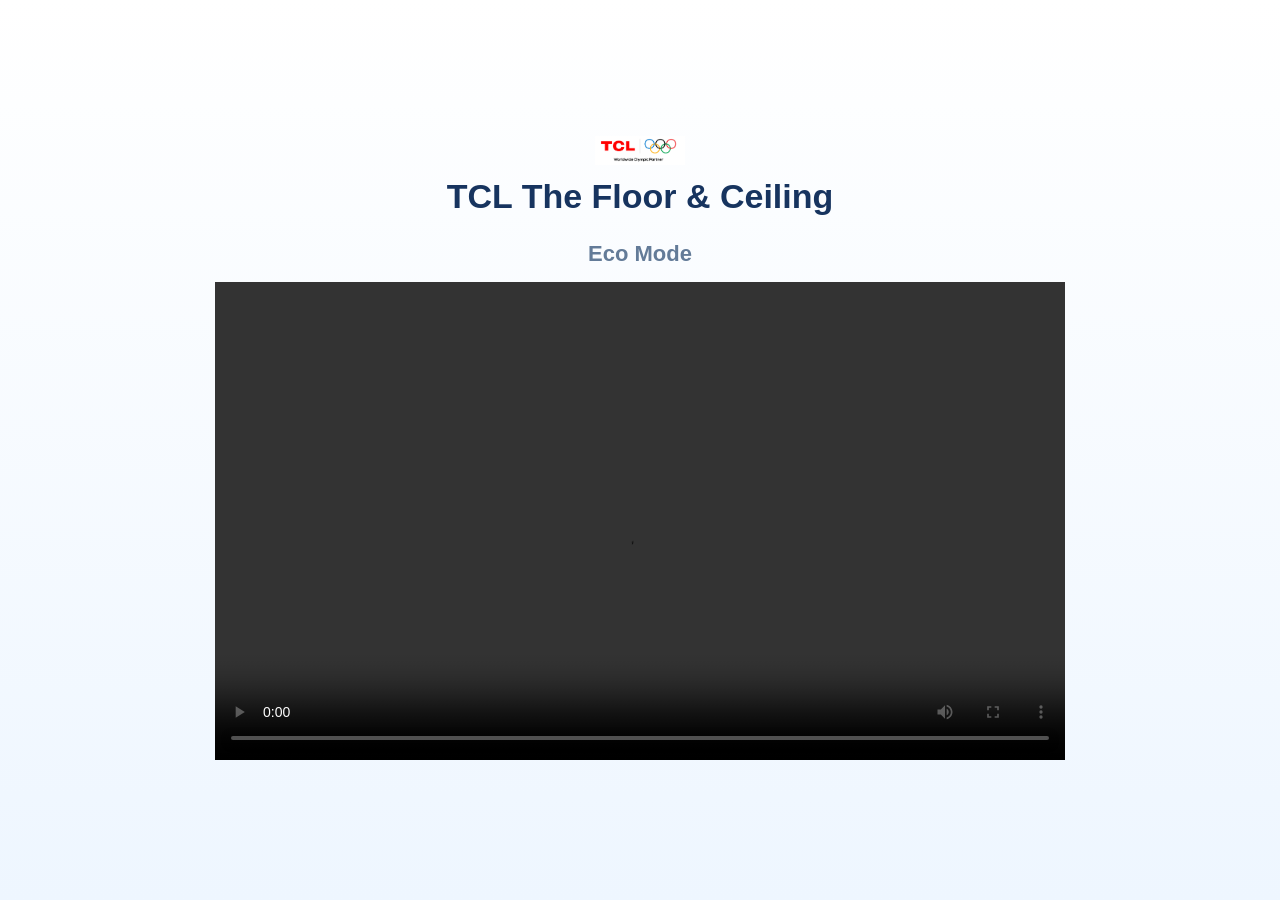
==== eco-mode/index.html @ 0cfd6506 "Create index.html" ====
<!DOCTYPE html>
<html lang="en">
<head>
<meta charset="UTF-8">
<meta name="viewport" content="width=device-width, initial-scale=1.0">

<title>TCL The Floor &amp; Ceiling | Eco Mode</title>

<style>
:root {
    --navy: #17345f;
    --blue-gray: #637b98;
}

* {
    margin: 0;
    padding: 0;
    box-sizing: border-box;
}

body {
    min-height: 100vh;
    display: flex;
    justify-content: center;
    align-items: center;
    background: linear-gradient(180deg, #ffffff 0%, #eef6ff 100%);
    font-family: Arial, Helvetica, sans-serif;
}

.container {
    width: 100%;
    max-width: 900px;
    text-align: center;
    padding: 20px;
}

.logo {
    width: 90px;
    margin-bottom: 8px;
}

h1 {
    color: var(--navy);
    font-size: 34px;
    font-weight: 700;
    margin-bottom: 25px;
}

.video-title {
    color: var(--blue-gray);
    font-size: 22px;
    font-weight: 600;
    margin-bottom: 15px;
}

.video-box {
    width: 90vw;
    max-width: 850px;
    aspect-ratio: 16 / 9;
    margin: 0 auto;
}

video {
    width: 100%;
    height: 100%;
    object-fit: contain;
}

@media (max-width: 600px) {
    .container {
        padding: 15px;
    }

    .logo {
        width: 75px;
    }

    h1 {
        font-size: 26px;
        margin-bottom: 20px;
    }

    .video-title {
        font-size: 18px;
        margin-bottom: 12px;
    }
}
</style>
</head>

<body>
<div class="container">

    <img class="logo" src="../brand-logo.png">

    <h1>TCL The Floor &amp; Ceiling</h1>

    <div class="video-title">Eco Mode</div>

    <div class="video-box">
        <video controls preload="auto" playsinline>
            <source src="ecomode.mp4" type="video/mp4">
        </video>
    </div>

</div>
</body>
</html>
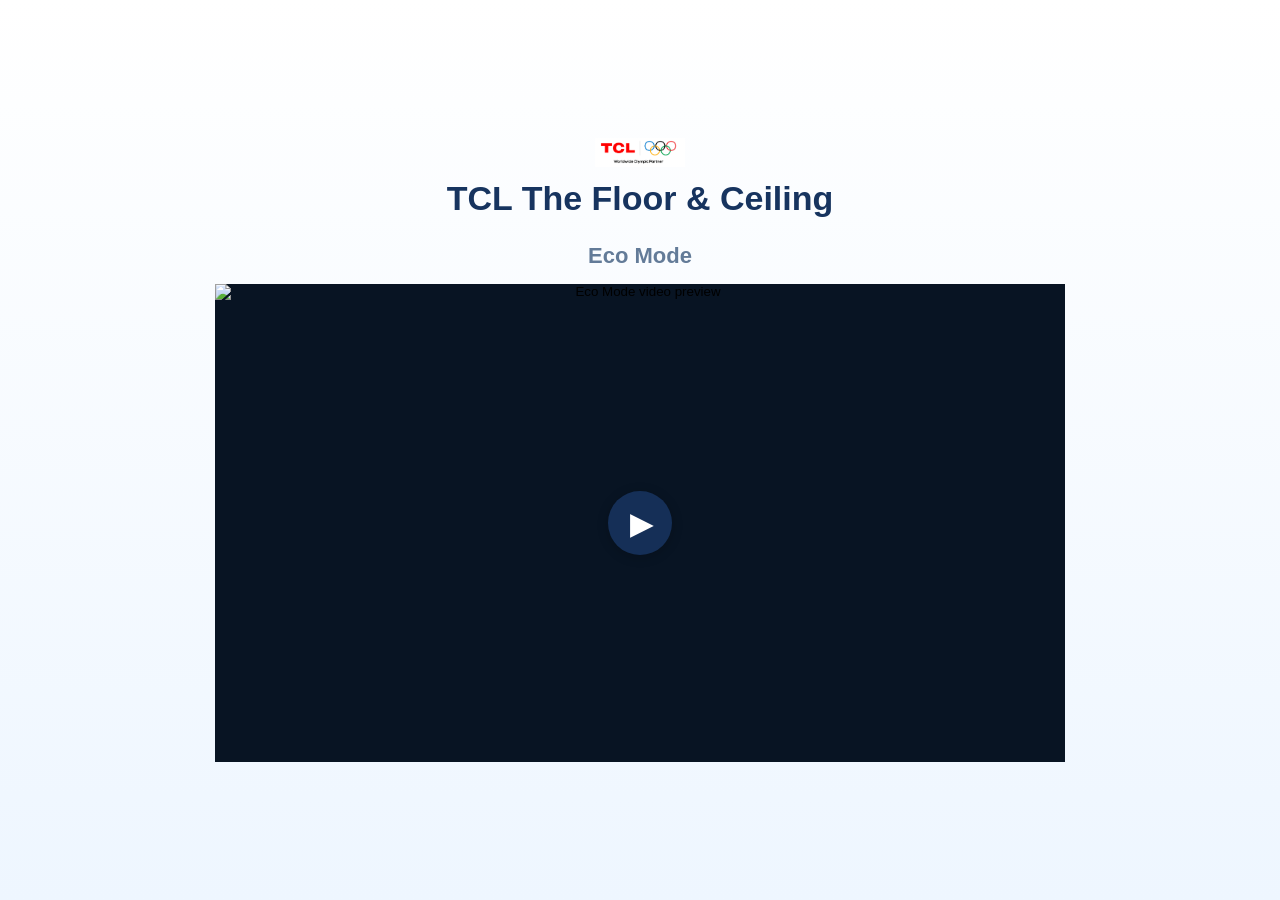
==== commit e0ae8e84: "Add APP Connection page and update five Floor & Ceiling video previews" ====
--- a/eco-mode/index.html
+++ b/eco-mode/index.html
@@ -59,12 +59,80 @@
     max-width: 850px;
     aspect-ratio: 16 / 9;
     margin: 0 auto;
+    position: relative;
+    overflow: hidden;
+    background: #081423;
 }
 
 video {
     width: 100%;
     height: 100%;
     object-fit: contain;
+    display: block;
+}
+
+.preview-button {
+    position: absolute;
+    inset: 0;
+    z-index: 3;
+    width: 100%;
+    height: 100%;
+    display: flex;
+    align-items: center;
+    justify-content: center;
+    padding: 0;
+    border: 0;
+    background: #081423;
+    cursor: pointer;
+}
+
+.preview-button img {
+    position: absolute;
+    inset: 0;
+    width: 100%;
+    height: 100%;
+    object-fit: contain;
+}
+
+.play-icon {
+    position: relative;
+    z-index: 1;
+    width: 64px;
+    height: 64px;
+    display: flex;
+    align-items: center;
+    justify-content: center;
+    padding-left: 4px;
+    border-radius: 50%;
+    background: rgba(23, 52, 95, 0.88);
+    color: #fff;
+    font-size: 31px;
+    box-shadow: 0 2px 12px rgba(0, 0, 0, .2);
+}
+
+.preview-button[hidden],
+.video-message[hidden] {
+    display: none;
+}
+
+.video-message {
+    position: absolute;
+    inset: 0;
+    z-index: 4;
+    display: flex;
+    flex-direction: column;
+    align-items: center;
+    justify-content: center;
+    gap: 10px;
+    padding: 18px;
+    background: rgba(8, 20, 35, .9);
+    color: #fff;
+    font-size: 15px;
+    text-align: center;
+}
+
+.video-message a {
+    color: #afd8ff;
 }
 
 @media (max-width: 600px) {
@@ -85,6 +153,12 @@
         font-size: 18px;
         margin-bottom: 12px;
     }
+
+    .play-icon {
+        width: 56px;
+        height: 56px;
+        font-size: 28px;
+    }
 }
 </style>
 </head>
@@ -92,18 +166,117 @@
 <body>
 <div class="container">
 
-    <img class="logo" src="../brand-logo.png">
+    <img
+        class="logo"
+        src="../brand-logo.png"
+        alt="TCL Logo"
+    >
 
     <h1>TCL The Floor &amp; Ceiling</h1>
 
     <div class="video-title">Eco Mode</div>
 
     <div class="video-box">
-        <video controls preload="auto" playsinline>
+
+        <video
+            id="trainingVideo"
+            controls
+            preload="auto"
+            playsinline
+            webkit-playsinline
+        >
             <source src="ecomode.mp4" type="video/mp4">
+            Your browser does not support HTML video.
         </video>
+
+        <button
+            class="preview-button"
+            id="previewButton"
+            type="button"
+            aria-label="Play Eco Mode video"
+        >
+            <img
+                src="preview-eco-mode.jpg"
+                alt="Eco Mode video preview"
+            >
+            <span class="play-icon" aria-hidden="true">&#9654;</span>
+        </button>
+
+        <div
+            class="video-message"
+            id="videoMessage"
+            role="status"
+            aria-live="polite"
+            hidden
+        >
+            <span id="messageText">Loading video...</span>
+            <a
+                id="directVideoLink"
+                href="ecomode.mp4"
+                target="_blank"
+                rel="noopener"
+                hidden
+            >Open MP4 directly</a>
+        </div>
+
     </div>
-
 </div>
+
+<script>
+(function () {
+    const video = document.getElementById('trainingVideo');
+    const button = document.getElementById('previewButton');
+    const message = document.getElementById('videoMessage');
+    const messageText = document.getElementById('messageText');
+    const directLink = document.getElementById('directVideoLink');
+
+    function showLoading() {
+        messageText.textContent = 'Loading video...';
+        directLink.hidden = true;
+        message.hidden = false;
+    }
+
+    function showError(detail) {
+        messageText.textContent = detail;
+        directLink.hidden = false;
+        message.hidden = false;
+    }
+
+    button.addEventListener('click', function () {
+        // Hide the preview and start the actual MP4.
+        button.hidden = true;
+        showLoading();
+
+        try {
+            const playRequest = video.play();
+
+            if (playRequest && typeof playRequest.catch === 'function') {
+                playRequest.catch(function (error) {
+                    showError(
+                        'Playback failed: ' +
+                        (error.message || error.name) +
+                        '. Please check the MP4 file.'
+                    );
+                });
+            }
+        } catch (error) {
+            showError('Unable to start video playback.');
+        }
+    });
+
+    video.addEventListener('playing', function () {
+        message.hidden = true;
+    });
+
+    video.addEventListener('error', function () {
+        if (button.hidden) {
+            showError(
+                'Video failed to load. Check the MP4 filename, upload path, network, or format.'
+            );
+        }
+    });
+})();
+</script>
+
 </body>
 </html>
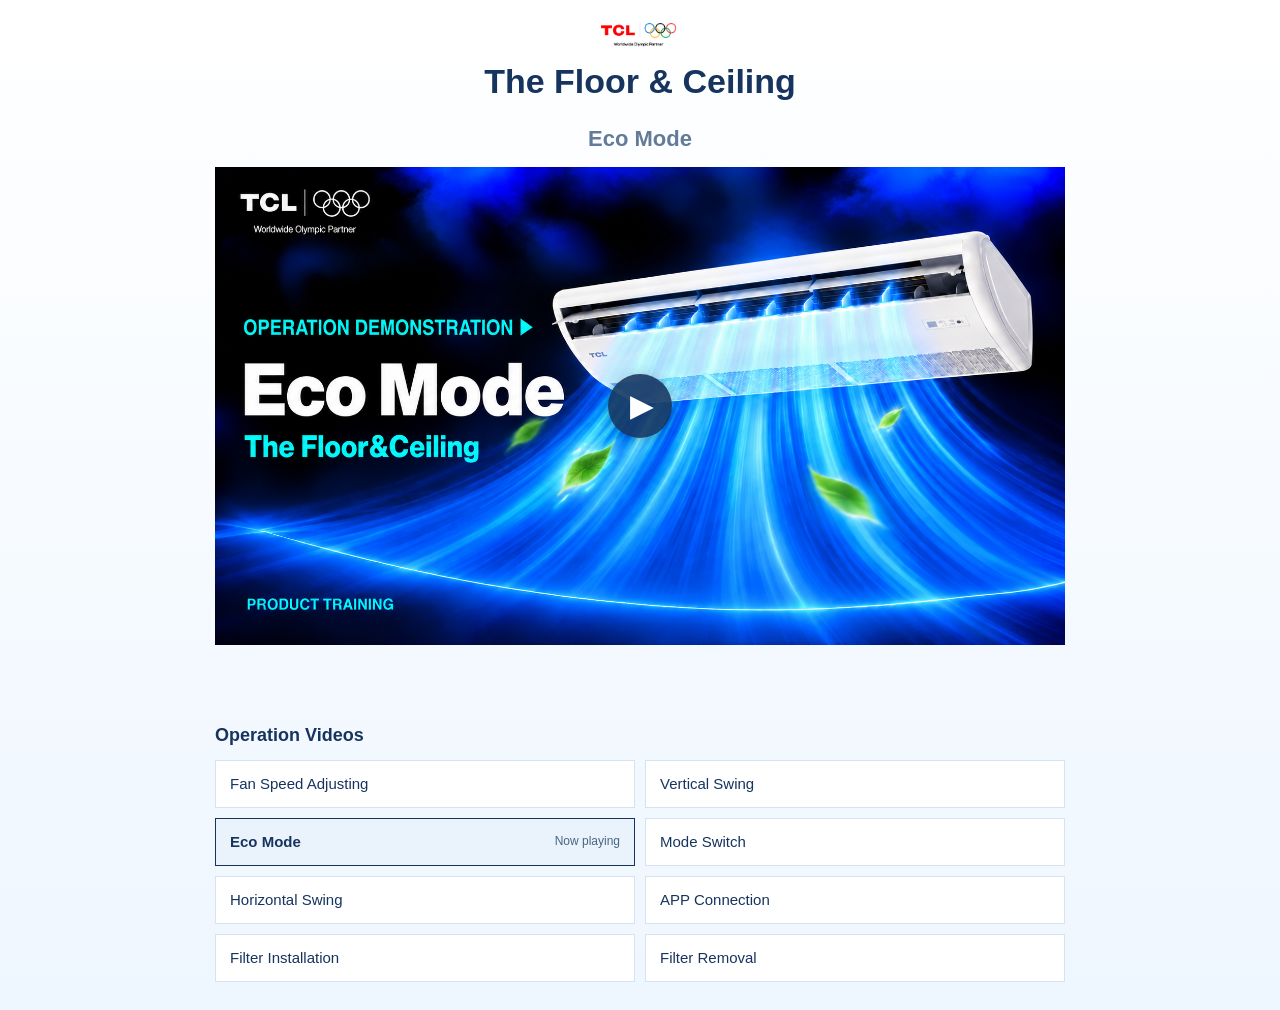
==== commit 16e7deb5: "Upgrade all training players and directories; simplify Floor & Ceiling titles" ====
--- a/eco-mode/index.html
+++ b/eco-mode/index.html
@@ -5,7 +5,7 @@
 <meta charset="UTF-8">
 <meta name="viewport" content="width=device-width, initial-scale=1.0">
 
-<title>TCL The Floor &amp; Ceiling | Eco Mode</title>
+<title>The Floor &amp; Ceiling | Eco Mode</title>
 
 <style>
 :root {
@@ -161,6 +161,7 @@
     }
 }
 </style>
+<link rel="stylesheet" href="../assets/training-player.css">
 </head>
 
 <body>
@@ -172,7 +173,7 @@
         alt="TCL Logo"
     >
 
-    <h1>TCL The Floor &amp; Ceiling</h1>
+    <h1>The Floor &amp; Ceiling</h1>
 
     <div class="video-title">Eco Mode</div>
 
@@ -202,81 +203,35 @@
             <span class="play-icon" aria-hidden="true">&#9654;</span>
         </button>
 
-        <div
-            class="video-message"
-            id="videoMessage"
-            role="status"
-            aria-live="polite"
-            hidden
-        >
-            <span id="messageText">Loading video...</span>
-            <a
-                id="directVideoLink"
-                href="ecomode.mp4"
-                target="_blank"
-                rel="noopener"
-                hidden
-            >Open MP4 directly</a>
+    </div>
+
+    <div class="player-status-slot">
+        <div class="player-status" id="videoMessage" hidden>
+            <span id="messageText" role="status" aria-live="polite" aria-atomic="true"></span>
+            <button id="retryButton" type="button" hidden>Reload video</button>
+            <a id="directVideoLink" href="ecomode.mp4" target="_blank" rel="noopener" hidden>Open MP4 directly</a>
         </div>
-
     </div>
+
+    <nav class="video-directory" aria-label="Product video directory">
+        <h2>Operation Videos</h2>
+        <ul>
+            <li><a href="../fan-speed/"><span>Fan Speed Adjusting</span></a></li>
+            <li><a href="../vertical-swing/"><span>Vertical Swing</span></a></li>
+            <li><a href="../eco-mode/" aria-current="page"><span>Eco Mode</span><span class="current-video-label">Now playing</span></a></li>
+            <li><a href="../mode-switch/"><span>Mode Switch</span></a></li>
+            <li><a href="../horizontal-swing/"><span>Horizontal Swing</span></a></li>
+            <li><a href="../app-connect/"><span>APP Connection</span></a></li>
+            <li><a href="../filter-installation/"><span>Filter Installation</span></a></li>
+            <li><a href="../filter-removal/"><span>Filter Removal</span></a></li>
+        </ul>
+    </nav>
+
 </div>
 
-<script>
-(function () {
-    const video = document.getElementById('trainingVideo');
-    const button = document.getElementById('previewButton');
-    const message = document.getElementById('videoMessage');
-    const messageText = document.getElementById('messageText');
-    const directLink = document.getElementById('directVideoLink');
-
-    function showLoading() {
-        messageText.textContent = 'Loading video...';
-        directLink.hidden = true;
-        message.hidden = false;
-    }
-
-    function showError(detail) {
-        messageText.textContent = detail;
-        directLink.hidden = false;
-        message.hidden = false;
-    }
-
-    button.addEventListener('click', function () {
-        // Hide the preview and start the actual MP4.
-        button.hidden = true;
-        showLoading();
-
-        try {
-            const playRequest = video.play();
-
-            if (playRequest && typeof playRequest.catch === 'function') {
-                playRequest.catch(function (error) {
-                    showError(
-                        'Playback failed: ' +
-                        (error.message || error.name) +
-                        '. Please check the MP4 file.'
-                    );
-                });
-            }
-        } catch (error) {
-            showError('Unable to start video playback.');
-        }
-    });
-
-    video.addEventListener('playing', function () {
-        message.hidden = true;
-    });
-
-    video.addEventListener('error', function () {
-        if (button.hidden) {
-            showError(
-                'Video failed to load. Check the MP4 filename, upload path, network, or format.'
-            );
-        }
-    });
-})();
-</script>
-
+
+
+<script src="../assets/training-player.js" defer></script>
 </body>
 </html>
+
--- a/assets/training-player.css
+++ b/assets/training-player.css
@@ -0,0 +1,123 @@
+.player-status-slot,
+.video-directory {
+    width: 90vw;
+    max-width: 850px;
+    margin: 0 auto;
+}
+
+.player-status-slot {
+    min-height: 66px;
+    padding-top: 12px;
+}
+
+.player-status {
+    display: flex;
+    flex-wrap: wrap;
+    justify-content: center;
+    align-items: center;
+    gap: 10px 14px;
+    padding: 12px;
+    border: 1px solid #d7e3ef;
+    background: #f3f8fd;
+    color: #17345f;
+    font-size: 14px;
+    line-height: 1.5;
+}
+
+.player-status[hidden],
+.player-status [hidden] {
+    display: none;
+}
+
+.player-status button {
+    padding: 8px 14px;
+    border: 1px solid #17345f;
+    border-radius: 0;
+    background: #17345f;
+    color: #fff;
+    font: inherit;
+    cursor: pointer;
+    min-height: 44px;
+}
+
+.player-status a {
+    color: #17345f;
+    text-underline-offset: 3px;
+}
+
+.video-directory {
+    padding: 12px 0 8px;
+    text-align: left;
+}
+
+.video-directory h2 {
+    margin: 0 0 12px;
+    color: #17345f;
+    font-size: 18px;
+    line-height: 1.4;
+    font-weight: 600;
+}
+
+.video-directory ul {
+    display: grid;
+    grid-template-columns: repeat(2, minmax(0, 1fr));
+    gap: 10px;
+    margin: 0;
+    padding: 0;
+    list-style: none;
+}
+
+.video-directory li {
+    min-width: 0;
+}
+
+.video-directory a {
+    display: flex;
+    flex-wrap: wrap;
+    align-items: center;
+    justify-content: space-between;
+    gap: 6px 12px;
+    height: 100%;
+    min-height: 48px;
+    padding: 12px 14px;
+    border: 1px solid #d7e3ef;
+    background: #fff;
+    color: #17345f;
+    font-size: 15px;
+    line-height: 1.45;
+    text-decoration: none;
+    overflow-wrap: anywhere;
+}
+
+.video-directory a:hover,
+.video-directory a[aria-current="page"] {
+    border-color: #17345f;
+    background: #eaf3fc;
+}
+
+.video-directory a[aria-current="page"] {
+    font-weight: 600;
+}
+
+.video-directory .current-video-label {
+    color: #486580;
+    font-size: 12px;
+    font-weight: 400;
+}
+
+.player-status button:focus-visible,
+.player-status a:focus-visible,
+.video-directory a:focus-visible,
+video:focus-visible {
+    outline: 3px solid #1575c7;
+    outline-offset: 3px;
+}
+
+@media (max-width: 600px) {
+    .video-directory h2 { font-size: 17px; }
+    .video-directory a { padding: 11px 12px; font-size: 14px; }
+}
+
+@media (max-width: 420px) {
+    .video-directory ul { grid-template-columns: 1fr; }
+}
